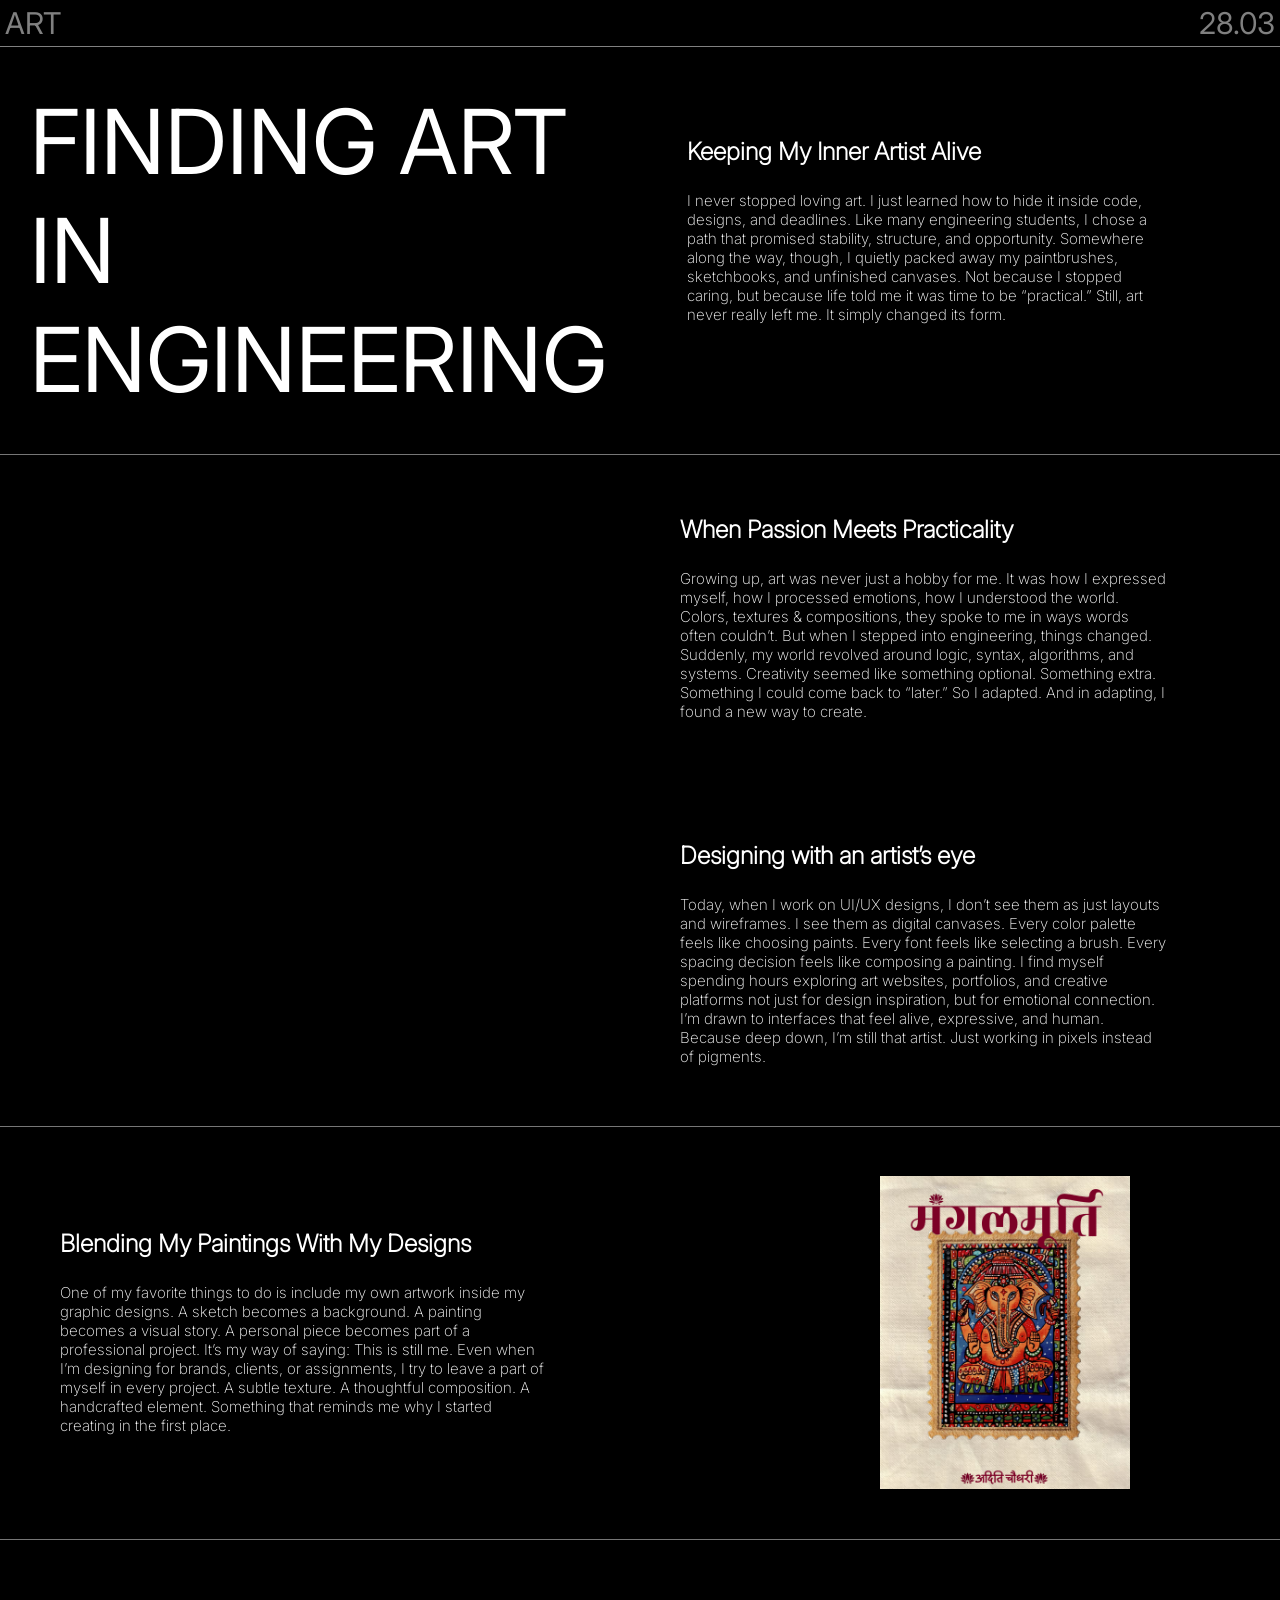
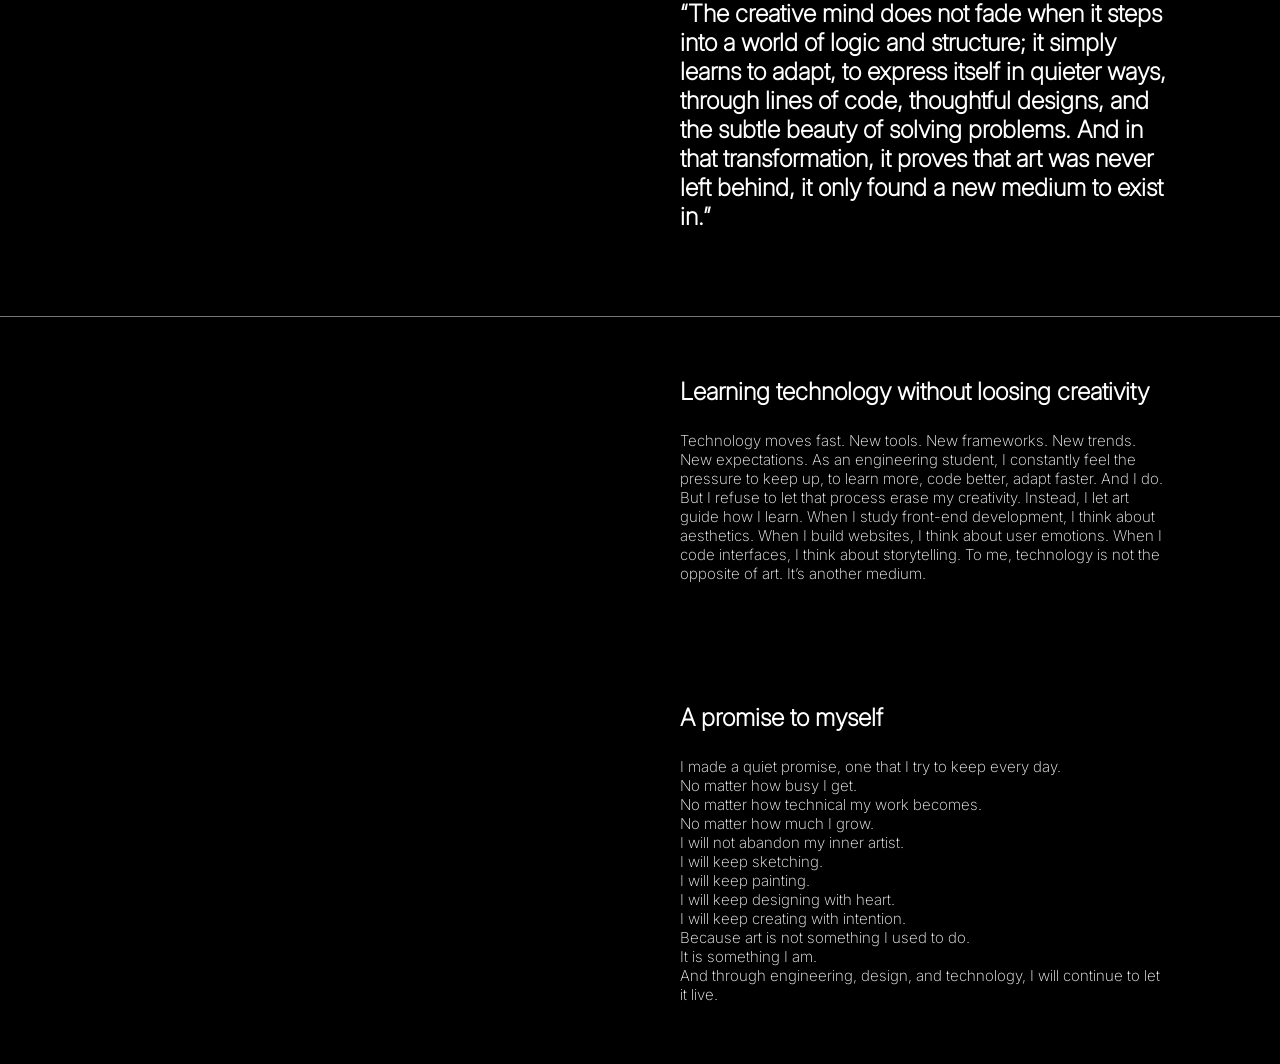
==== blog1.html @ a0f16ec6 "Changes made" ====
<!DOCTYPE html>
<html lang="en">

<head>
    <meta charset="UTF-8">
    <meta name="viewport" content="width=device-width, initial-scale=1.0">
    <link rel="stylesheet" href="blog.css">
    <title>Finding Art In Engineering</title>
</head>

<body>
    <div class="header">
        <span>ART</span>
        <span>28.03</span>
    </div>
    <div class="container">
        <div class="section">
            <div class="first title">FINDING ART IN ENGINEERING</div>
            <div class="second">
                <h2>Keeping My Inner Artist Alive</h2>
                <p>I never stopped loving art. I just learned how to hide it inside code, designs, and deadlines.
                    Like many engineering students, I chose a path that promised stability, structure, and opportunity.
                    Somewhere along the way, though, I quietly packed away my paintbrushes, sketchbooks, and unfinished
                    canvases. Not because I stopped caring, but because life told me it was time to be “practical.”
                    Still, art never really left me.
                    It simply changed its form.</p>
            </div>
        </div>
        <hr>

        <div class="section2">
            <div class="first"></div>
            <div class="second">
                <h2>When Passion Meets Practicality</h2>
                <p>Growing up, art was never just a hobby for me. It was how I expressed myself, how I processed
                    emotions, how I understood the world. Colors, textures & compositions, they spoke to me in ways
                    words often couldn’t.
                    But when I stepped into engineering, things changed. Suddenly, my world revolved around logic,
                    syntax, algorithms, and systems. Creativity seemed like something optional. Something extra.
                    Something I could come back to “later.”
                    So I adapted.
                    And in adapting, I found a new way to create.</p>
            </div>
        </div>

        <div class="section2">
            <div class="first"></div>
            <div class="second">
                <h2>Designing with an artist’s eye</h2>
                <p>Today, when I work on UI/UX designs, I don’t see them as just layouts and wireframes. I see them as
                    digital canvases.
                    Every color palette feels like choosing paints.
                    Every font feels like selecting a brush.
                    Every spacing decision feels like composing a painting.
                    I find myself spending hours exploring art websites, portfolios, and creative platforms not just for
                    design inspiration, but for emotional connection. I’m drawn to interfaces that feel alive,
                    expressive, and human.
                    Because deep down, I’m still that artist.
                    Just working in pixels instead of pigments.</p>
            </div>
        </div>

        <hr>

        <div class="section2">

            <div class="second2">
                <h2>Blending My Paintings With My Designs</h2>
                <p>One of my favorite things to do is include my own artwork inside my graphic designs.
                    A sketch becomes a background.
                    A painting becomes a visual story.
                    A personal piece becomes part of a professional project.
                    It’s my way of saying: This is still me.
                    Even when I’m designing for brands, clients, or assignments, I try to leave a part of myself in
                    every project. A subtle texture. A thoughtful composition. A handcrafted element.
                    Something that reminds me why I started creating in the first place.</p>
            </div>
            <div class="img">
                <img src="images/mangalmurti.png" alt="">
            </div>
        </div>

        <hr>
        <div class="section2">
            <div class="first"></div>
            <div class="second">
                <h2>“The creative mind does not fade when it steps into a world of logic and structure; it simply learns
                    to adapt, to express itself in quieter ways, through lines of code, thoughtful designs, and the
                    subtle beauty of solving problems. And in that transformation, it proves that art was never left
                    behind, it only found a new medium to exist in.”</h2>
            </div>
        </div>

    </div>
    <hr>

    <div class="section2">
        <div class="first"></div>
        <div class="second">
            <h2>Learning technology without loosing creativity</h2>
            <p>Technology moves fast.
                New tools. New frameworks. New trends. New expectations.
                As an engineering student, I constantly feel the pressure to keep up, to learn more, code better, adapt
                faster.
                And I do.
                But I refuse to let that process erase my creativity.
                Instead, I let art guide how I learn.
                When I study front-end development, I think about aesthetics.
                When I build websites, I think about user emotions.
                When I code interfaces, I think about storytelling.
                To me, technology is not the opposite of art.
                It’s another medium.</p>
        </div>
    </div>

    <div class="section2">
        <div class="first"></div>
        <div class="second">
            <h2>A promise to myself</h2>
            <p>I made a quiet promise, one that I try to keep every day. <br>
                No matter how busy I get. <br>
                No matter how technical my work becomes. <br>
                No matter how much I grow. <br>
                I will not abandon my inner artist. <br>
                I will keep sketching. <br>
                I will keep painting. <br>
                I will keep designing with heart. <br>
                I will keep creating with intention. <br>
                Because art is not something I used to do. <br>
                It is something I am. <br>
                And through engineering, design, and technology,
                I will continue to let it live.</p>
        </div>
    </div>

    
    


</body>

</html>
---- blog.css ----
*{
    margin: 0;
    padding: 0;
}
@font-face {
    font-family: "Inter light";
    src: url("fonts/Inter/Inter-VariableFont_opsz\,wght.ttf") format("truetype");
    font-weight: 200;
}
@font-face {
    font-family: "Inter medium";
    src: url("fonts/Inter/Inter-VariableFont_opsz\,wght.ttf") format("truetype");
    font-weight: 200;
}
@font-face {
    font-family: "Inter bold";
    src: url("fonts/Inter/Inter-VariableFont_opsz\,wght.ttf") format("truetype");
    font-weight: 400;
}
body{
    font-family: "inter medium";
    background-color: black;
    color: white;
}
.header{
    display: flex;
    justify-content: space-between;
    padding: 5px;
    font-size: 30px;
    color: grey;
    font-family: "inter bold";
    border-bottom: 1px solid grey;
}
.section{
    display: grid;
    grid-template-columns: 1fr 1fr;
    padding: 40px 10px;
    gap: 40px;
}
.section2{
    display: grid;
    grid-template-columns: 1fr 1fr;
    padding: 10px 10px 10px 10px;
    gap: 40px;
}
.title{
    font-family: "inter bold";
    font-size: 7vw;
    padding-left: 20px;
    padding-right: 20px;
}
.second{
    padding: 50px 10px;
    padding-left: 20px;
    padding-right: 20px;
    width: 80%;
}
hr{
    height: 0.5px;
    background-color: rgb(118, 118, 118);
    border: none;
}
h2{
    margin-bottom: 25px;
}
p{
    font-size: 15px;
    font-family: "inter light";
}
img{
    width: 250px;
}
.img{
    width: 100%;
    display: flex;
    align-items: center;
    justify-content: center;
    margin: 40px;
}
.second2{
    width: 80%;
    display: flex;
    flex-direction: column;
    justify-content: center;
    padding-left: 50px;
}
@media(max-width:850px){
    .title{
        font-size: 10vw;
    }
    .section2,.section{
        grid-template-columns: 1fr;
    }
    .second2{
    padding: 50px 10px;
    padding-left: 20px;
    padding-right: 20px;
    width: 80%;
}
.img{
   margin: 0;
   margin-bottom: 40px;
}
}
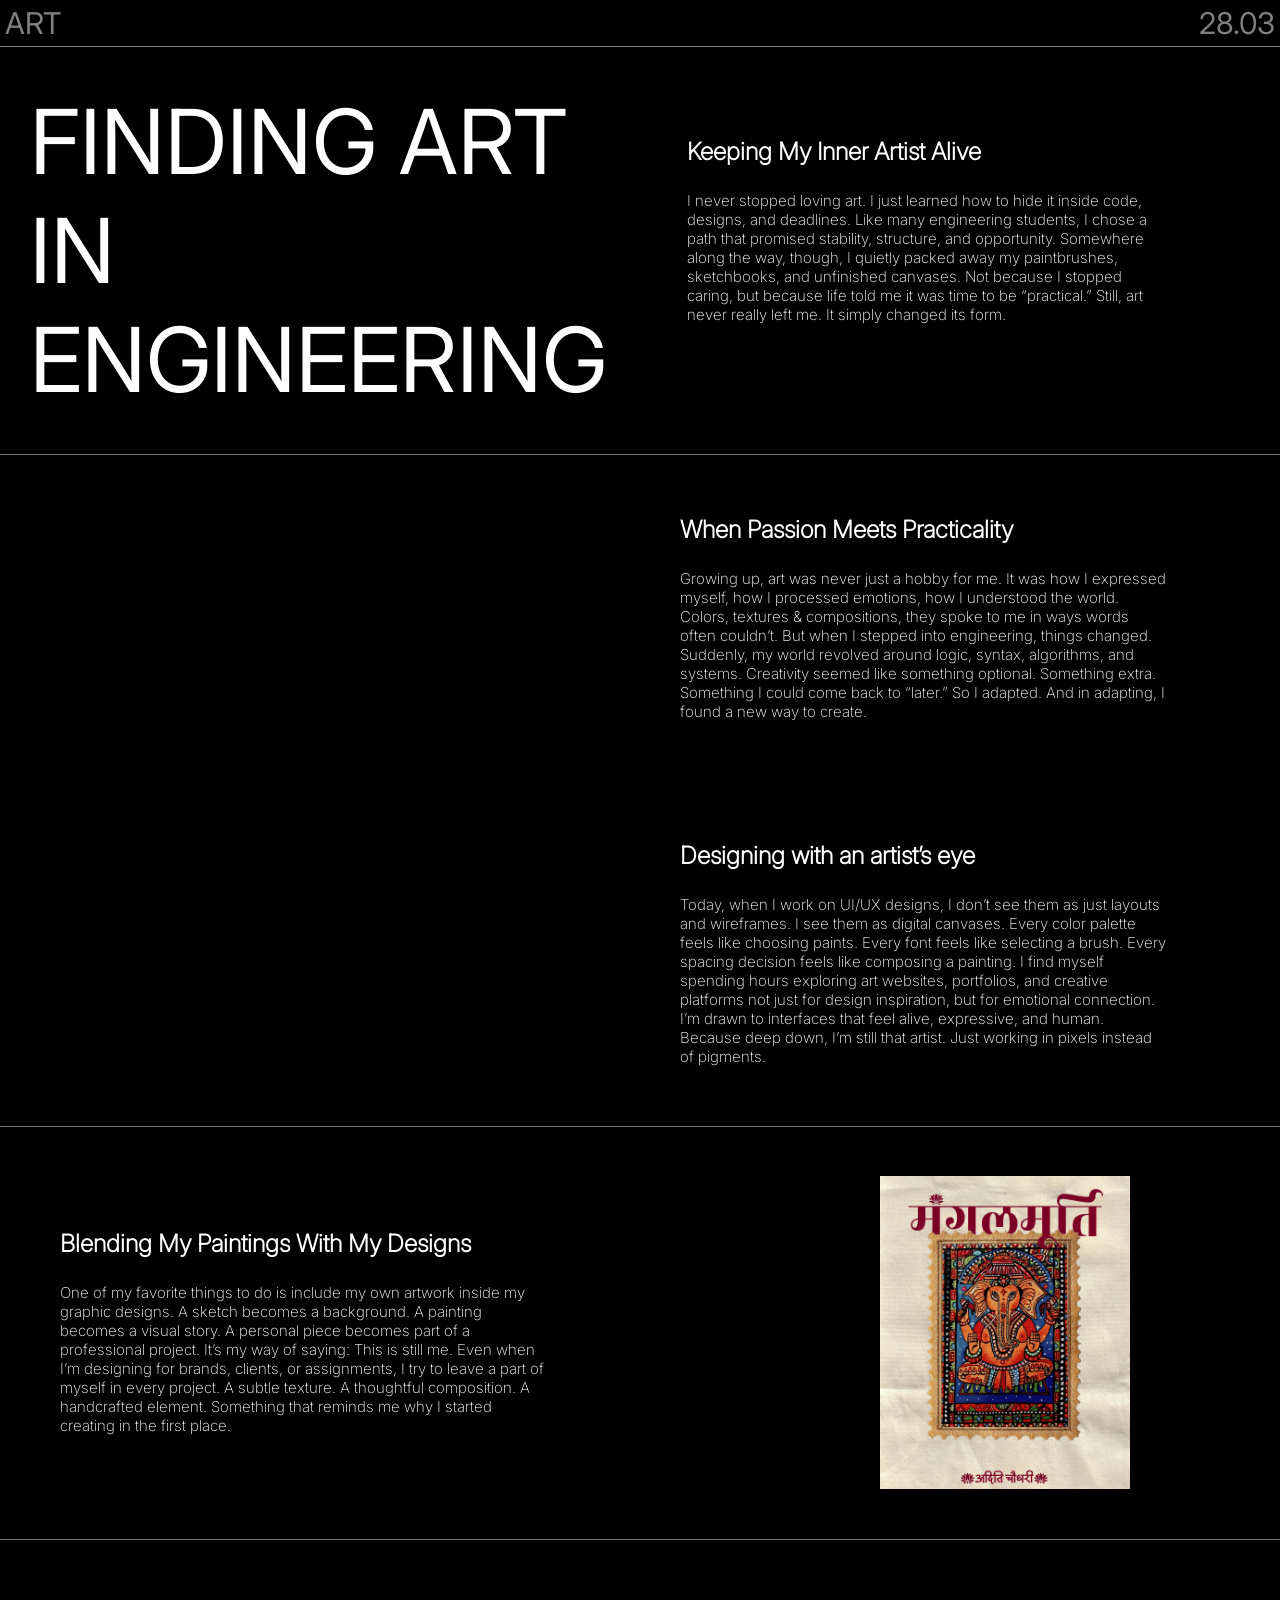
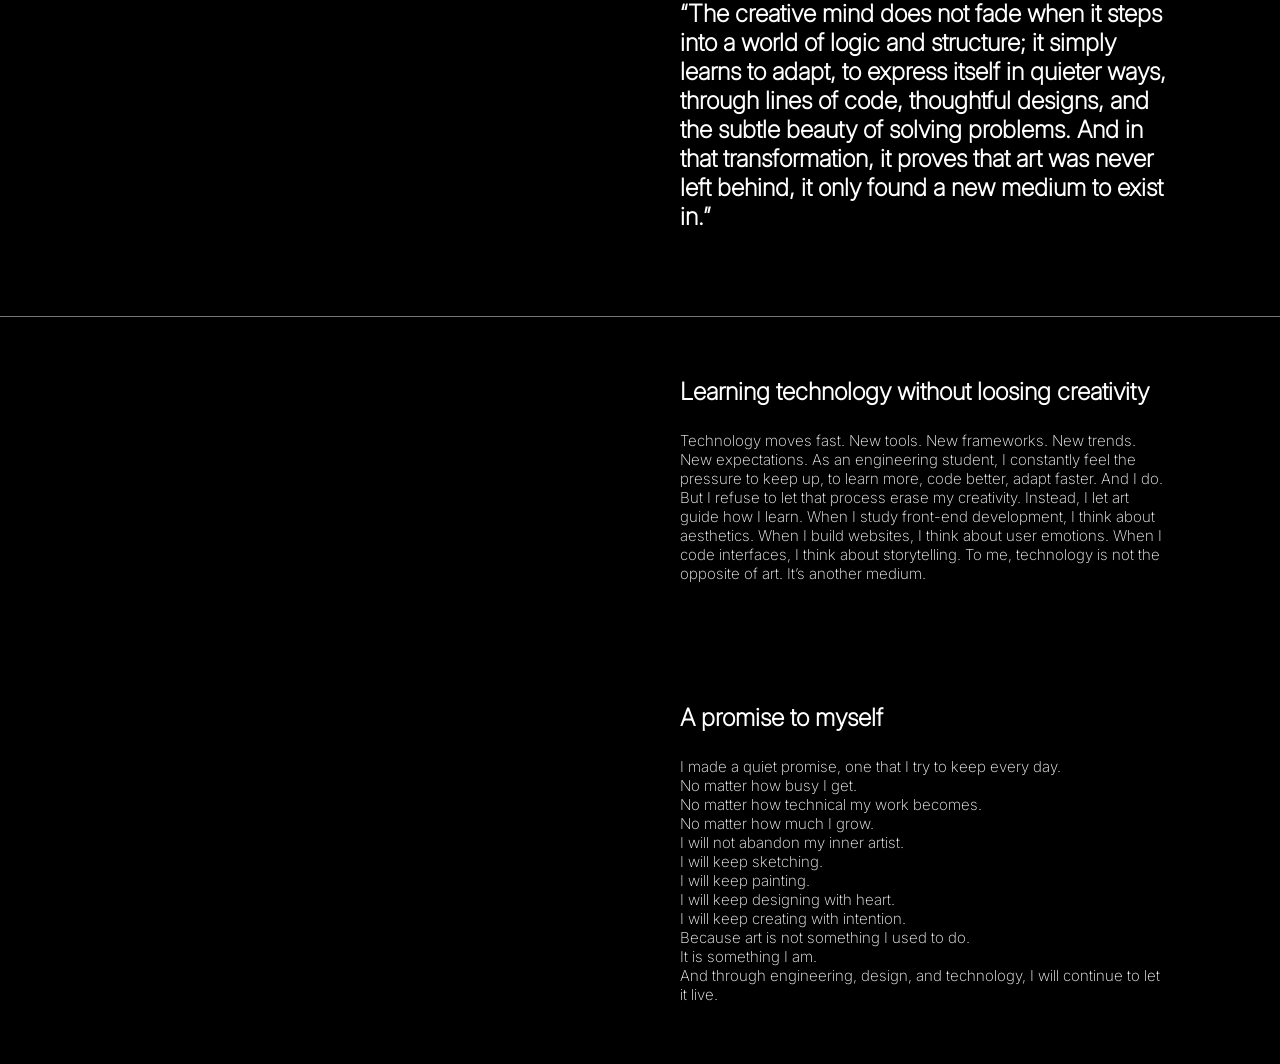
==== commit be2416d0: "commit 6" ====
--- a/blog1.html
+++ b/blog1.html
@@ -76,7 +76,7 @@
                     Something that reminds me why I started creating in the first place.</p>
             </div>
             <div class="img">
-                <img src="images/mangalmurti.png" alt="">
+                <img src="images/uiux/mangalmurti.webp" alt="">
             </div>
         </div>
 
